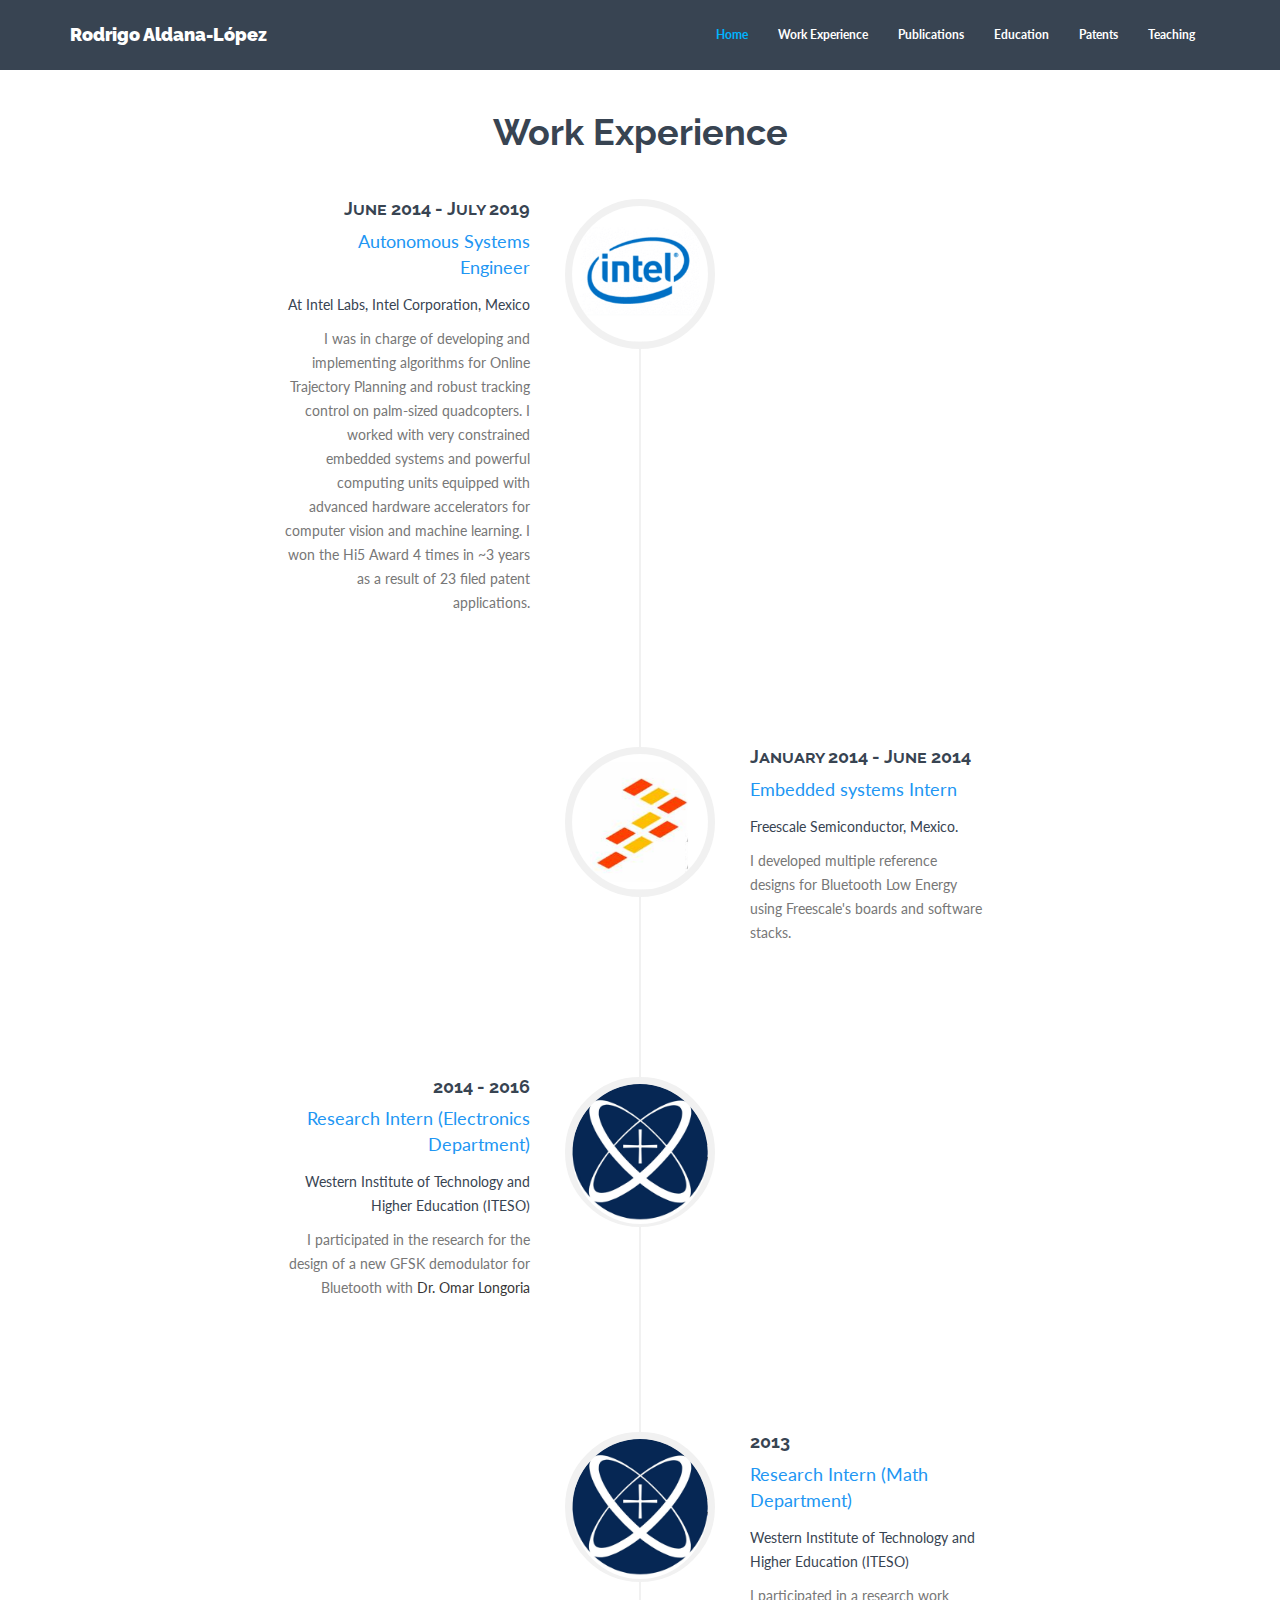
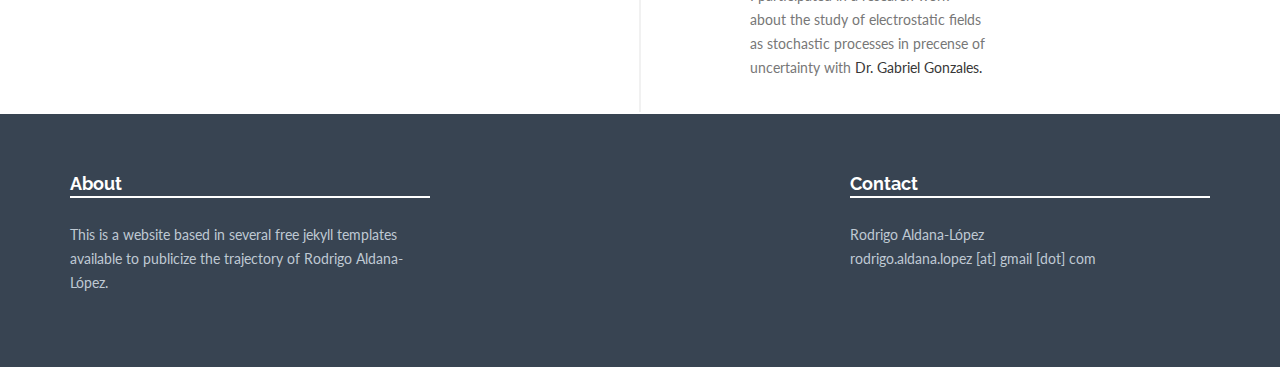
==== career.html @ a5b1bbd7 "corrected career dates" ====
<!DOCTYPE html PUBLIC "-//W3C//DTD XHTML 1.0 Strict//EN" "http://www.w3.org/TR/xhtml1/DTD/xhtml1-strict.dtd">
<html xmlns="http://www.w3.org/1999/xhtml" xml:lang="en" lang="en">
   <head>
      <meta charset="utf-8" />
      <meta http-equiv="X-UA-Compatible" content="IE=edge" />
      <meta name="viewport" content="width=device-width, initial-scale=1" />
      <!-- Bootstrap Core CSS -->
      <link href="/css/bootstrap.min.css" rel="stylesheet">
      <link rel="stylesheet" href="/css/main.css">
      <link rel="stylesheet" href="/files/css/font-awesome/css/font-awesome.min.css">
      <link href="/assets/css/style.css" rel="stylesheet">
      <title>Rodrigo Aldana-López - Work Experience </title>
      <!-- Custom CSS -->
      <link href="/css/timeline.css" rel="stylesheet">
   </head>
   <body id="page-top" data-spy="scroll" data-target=".navbar-fixed-top">
      <!-- Fixed navbar -->
      <div class="navbar navbar-default navbar-fixed-top" role="navigation">
         <div class="container">
            <div class="navbar-header">
               <button type="button" class="navbar-toggle" data-toggle="collapse" data-target=".navbar-collapse">
               <span class="sr-only">Toggle navigation</span>
               <span class="icon-bar"></span>
               <span class="icon-bar"></span>
               <span class="icon-bar"></span>
               </button>
               <a class="navbar-brand" href="/">Rodrigo Aldana-López</a>
            </div>
    <div class="navbar-collapse collapse navbar-right">
      <ul class="nav navbar-nav">
        <li class="active"><a href="/">Home</a></li>
        <li ><a href="career.html">Work Experience</a></li>
        <li ><a href="publications.html">Publications</a></li>
        <li ><a href="education.html">Education</a></li>
        <li ><a href="patents.html">Patents</a></li>
        <li ><a href="teaching.html">Teaching</a></li>
      </ul>
    </div>
<!--/.nav-collapse -->
         </div>
      </div>
      <br><br><br><br><br>
      <!-- Career Section -->
      <section id="Career" class="container content-section text-center">
         <div class="row">
            <div class="col-lg-8 col-lg-offset-2">
               <h1 id="career">Work Experience</h1>
               <br><br>
               <ul class="timeline">
                  <li class="timeline
                     ">
                     <div class="timeline-image">
                        <img class="img-circle img-responsive" src="assets/experience/intel.png" alt="1">
                     </div>
                     <div class="timeline-panel">
                        <div class="timeline-heading">
                           <h4><span class="small-capitals">June 2014 - July 2019</span></h4>
                           <h3>
                              <p class="blue-text"><span class="big">Autonomous Systems Engineer</span></p>
                           </h3>
                        </div>
                        <div class="timeline-body">
                           <p class="text-muted">
                           <p>At Intel Labs, Intel Corporation, Mexico</p>
                           </p>
                           <div class="parent">
                              <p class="text-muted">
                                 I was in charge of developing and implementing algorithms for Online Trajectory Planning and robust tracking control on palm-sized quadcopters. I worked with very constrained embedded systems and powerful computing units equipped with advanced hardware accelerators for computer vision and machine learning. I won the Hi5 Award 4 times in ~3 years as a result of 23 filed patent applications.
                              </p>
                           </div>
                        </div>
                     </div>
                  </li>
                  <li class="
                     timeline-inverted
                     ">
                     <div class="timeline-image">
                        <img class="img-circle img-responsive" src="assets/experience/freescale.png" alt="1">
                     </div>
                     <div class="timeline-panel">
                        <div class="timeline-heading">
                           <h4><span class="small-capitals">January 2014 - June 2014 </span></h4>
                           <h4 class="subheading">
                              <p class="blue-text"><span class="big">Embedded systems Intern</span></p>
                           </h4>
                        </div>
                        <div class="timeline-body">
                           <p class="text-muted">
                           <p>Freescale Semiconductor, Mexico.</p>
                           </p>
                           <div class="parent">
                              <p class="text-muted">
                                 I developed multiple reference designs for Bluetooth Low Energy using Freescale's boards and software stacks.
                              </p>
                           </div>
                        </div>
                     </div>
                  </li>
                  <li class="
                     timeline
                     ">
                     <div class="timeline-image">
                        <img class="img-circle img-responsive" src="assets/experience/iteso.png" alt="1">
                     </div>
                     <div class="timeline-panel">
                        <div class="timeline-heading">
                           <h4><span class="small-capitals">2014 - 2016</span></h4>
                           <h4 class="subheading">
                              <p class="blue-text"><span class="big">Research Intern (Electronics Department)</span></p>
                           </h4>
                        </div>
                        <div class="timeline-body">
                           <p class="text-muted">
                           <p>Western Institute of Technology and Higher Education (ITESO)</p>
                           </p>
                           <div class="parent">
                              <p class="text-muted">
                                 I participated in the research for the design of a new GFSK demodulator for Bluetooth with <a  class="several" href="https://iteso.mx/web/general/detalle?group_id=3084565">Dr. Omar Longoria</a>
                              </p>
                           </div>
                        </div>
                     </div>
                  </li>
                  <li class="
                     timeline-inverted
                     ">
                     <div class="timeline-image">
                        <img class="img-circle img-responsive" src="assets/experience/iteso.png" alt="1">
                     </div>
                     <div class="timeline-panel">
                        <div class="timeline-heading">
                           <h4><span class="small-capitals">2013</h4>
                           <h4 class="subheading">
                              <p class="blue-text"><span class="big">Research Intern (Math Department)</span></p>
                           </h4>
                        </div>
                        <div class="timeline-body">
                           <p class="text-muted">
                           <p>Western Institute of Technology and Higher Education (ITESO)</p>
                           </p>
                           <div class="parent">
                              <p class="text-muted">
                                 I participated in a research work about the study of electrostatic fields as stochastic processes in precense of uncertainty with <a  class="several" href="https://scholar.google.es/citations?user=ZgvoFhAAAAAJ&hl=es">Dr. Gabriel Gonzales.</a>
                              </p>
                           </div>
                        </div>
                     </div>
                  </li>
               </ul>
            </div>
         </div>
      </section>
      <div id="footerwrap">
         <div class="container">
            <div class="row">
               <div class="col-lg-4">
                  <h4>About</h4>
                  <div class="hline-w"></div>
                  <p>This is a website based in several free jekyll templates available to publicize the trajectory of Rodrigo Aldana-López.</p>
               </div>
               <div class="col-lg-4">
               </div>
               <div class="col-lg-4">
                  <h4>Contact</h4>
                  <div class="hline-w"></div>
                  <p>
                     Rodrigo Aldana-López <br>
                     rodrigo.aldana.lopez [at] gmail [dot] com <br>
                  </p>
               </div>
            </div>
            <! --/row -->
         </div>
         <! --/container -->
      </div>
      <! --/footerwrap -->
      <!-- jQuery -->
      <script src="/js/jquery.js"></script>
      <!-- Bootstrap Core JavaScript -->
      <script src="/js/bootstrap.min.js"></script>
      <!-- Plugin JavaScript -->
      <script src="/js/jquery.easing.min.js"></script>
      <!-- Custom Theme JavaScript -->
      <script src="/js/grayscale.js"></script>
   </body>
</html>
---- css/main.css ----
/**
 * Reset some basic elements
 */
body, h1, h2, h3, h4, h5, h6,
p, blockquote, pre, hr,
dl, dd, ol, ul, figure {
  margin: 0;
  padding: 0; }

/**
 * Basic styling
 */
body {
  font: 100 15px/1.5 "Helvetica Neue", Helvetica, Arial, sans-serif;
  color: #000000;
  background-color: #fefefe;
  -webkit-text-size-adjust: 100%;
  -webkit-font-feature-settings: "kern" 1;
  -moz-font-feature-settings: "kern" 1;
  -o-font-feature-settings: "kern" 1;
  font-feature-settings: "kern" 1;
  font-kerning: normal; }

/**
 * Set `margin-bottom` to maintain vertical rhythm
 */
h1, h2, h3, h4, h5, h6,
p, blockquote, pre,
ul, ol, dl, figure,
.highlight {
  margin-bottom: 2px; }

/**
 * Set header attributes
 */
.site-header {
  text-transform: uppercase; }



/**
 * Images
 */
img {
  max-width: 100%;
  vertical-align: middle; }

/**
 * Figures
 */
figure > img {
  display: block; }

figcaption {
  font-size: 12.25px; }

/**
 * Lists
 */
ul, ol {
  margin-left: 4px; }

li > ul,
li > ol {
  margin-bottom: 0; }

/**
 * Headings
 */
h1, h2, h3, h4, h5, h6 {
  font-weight: 100; }

/**
 * Links
 */
a {
  color: #000000;
  text-decoration: none; }
  a:visited {
    color: #000000; }
  a:hover {
    color: #fefefe; }

  a.begin-block {
  color: #333333;
  text-decoration: none; }
  a.begin-block:visited {
    color: #008B8B; }
  a.begin-block:hover {
    color: #fefefe; }

    a.time-line {
  color: #fefefe;
  text-decoration: none; }
  a.time-line:visited {
    color: #B22222; }
  a.time-line:hover {
    color: #fefefe; }

     a.several {
  color: #000000;
  text-decoration: none; }
  a.time-line:visited {
    color:  #000000; }
  a.time-line:hover {
    color:  #000000; }

/**
 * Blockquotes
 */
blockquote {
  color: #546E7A;
  border-left: 4px solid #c4d0d6;
  padding-left: 2px;
  font-size: 18px;
  letter-spacing: -1px;
  font-style: italic; }
  blockquote > :last-child {
    margin-bottom: 0; }

/**
 * Code formatting
 */
pre,
code {
  font-size: 15px;
  border: 1px solid #104d6b;
  border-radius: 3px;
  background-color: #092d3f; }

code {
  padding: 1px 5px; }

pre {
  padding: 8px 12px;
  overflow-x: auto; }
  pre > code {
    border: 0;
    padding-right: 0;
    padding-left: 0; }

/**
 * Wrapper
 */
.wrapper {
  max-width: -webkit-calc(1000px - (4px * 2));
  max-width: calc(1000px - (4px * 2));
  margin-right: auto;
  margin-left: auto;
  padding-right: 4px;
  padding-left: 4px; }
  @media screen and (max-width: 800px) {
    .wrapper {
      max-width: -webkit-calc(1000px - (4px));
      max-width: calc(1000px - (4px));
      padding-right: 2px;
      padding-left: 2px; } }

/**
 * Clearfix
 */
.wrapper:after, .col-wrapper:after {
  content: "";
  display: table;
  clear: both; }

/**
 * Icons
 */
.icon > svg {
  display: inline-block;
  width: 16px;
  height: 16px;
  vertical-align: middle; }
  .icon > svg path {
    fill: #546E7A; }

/**
 * Blocks
 */
.block {
  overflow: hidden;
  min-height: 200px; }
  .block .block-body {
    margin: 30px;
    min-height: 140px;
    position: relative;
    height: 100%; }

/**
 * Site header
 */
.site-header {
  min-height: 56px;
  position: relative; }

.title {
  padding: 12px;
  float: left;
  background: #F44336; }

.site-title {
  font-size: 16px;
  font-weight: 300;
  line-height: 56px;
  letter-spacing: -1px;
  margin-bottom: 0;
  float: left; }
  .site-title, .site-title:visited {
    color: #fefefe; }

.site-nav {
  float: right;
  line-height: 56px; }
  .site-nav .menu-icon {
    display: none; }
  .site-nav .page-link {
    color: #fefefe;
    line-height: 1.5;
    font-size: 14px; }
    .site-nav .page-link:not(:last-child) {
      margin-right: 20px; }
  @media screen and (max-width: 600px) {
    .site-nav {
      position: absolute;
      top: 9px;
      right: 2px;
      background-color: #082736;
      border: 1px solid #c4d0d6;
      border-radius: 5px;
      text-align: right; }
      .site-nav .menu-icon {
        display: block;
        float: right;
        width: 36px;
        height: 26px;
        line-height: 0;
        padding-top: 10px;
        text-align: center; }
        .site-nav .menu-icon > svg {
          width: 18px;
          height: 15px; }
          .site-nav .menu-icon > svg path {
            fill: #202a2e; }
      .site-nav .trigger {
        clear: both;
        display: none; }
      .site-nav:hover .trigger {
        display: block;
        padding-bottom: 5px; }
      .site-nav .page-link {
        display: block;
        padding: 5px 10px;
        margin-left: 20px; }
        .site-nav .page-link:not(:last-child) {
          margin-right: 0; } }

/**
 * Site footer
 */
.site-footer {
  padding: 4px 0;
  text-align: center; }

.footer-heading {
  font-size: 18px;
  margin-bottom: 2px; }

.contact-list,
.social-media-list {
  list-style: none;
  margin-left: 0; }

/**
 * Grid
 */
.col-wrapper {
  font-size: 15px;
  color: #546E7A;
  margin-left: -2px; }

.col {
  float: left;
  margin-bottom: 1px;
  padding-left: 2px; }

.col-1 {
  width: -webkit-calc(8.33333333% - (4px / 2));
  width: calc(8.33333333% - (4px / 2)); }

.col-2 {
  width: -webkit-calc(16.66666667% - (4px / 2));
  width: calc(16.66666667% - (4px / 2));}

.col-3 {
  width: -webkit-calc(25% - (4px / 2));
  width: calc(25% - (4px / 2)); }

.col-4 {
  width: -webkit-calc(33.33333333% - (4px / 2));
  width: calc(33.33333333% - (4px / 2)); }

.col-5 {
  width: -webkit-calc(41.66666667% - (4px / 2));
  width: calc(41.66666667% - (4px / 2)); }

.col-6 {
  width: -webkit-calc(50% - (4px / 2));
  width: calc(50% - (4px / 2)); }

.col-7 {
  width: -webkit-calc(58.33333333% - (4px / 2));
  width: calc(58.33333333% - (4px / 2)); }

.col-8 {
  width: -webkit-calc(66.66666667% - (4px / 2));
  width: calc(66.66666667% - (4px / 2)); }

.col-9 {
  width: -webkit-calc(75% - (4px / 2));
  width: calc(75% - (4px / 2)); }

.col-10 {
  width: -webkit-calc(83.33333333% - (4px / 2));
  width: calc(83.33333333% - (4px / 2)); }

.col-11 {
  width: -webkit-calc(91.66666667% - (4px / 2));
  width: calc(91.66666667% - (4px / 2)); }

.col-12 {
  width: -webkit-calc(100% - (4px / 2));
  width: calc(100% - (4px / 2)); }

@media screen and (max-width: 800px) {
  .col-1,
  .col-2,
  .col-3,
  .col-4,
  .col-5,
  .col-6,
  .col-7,
  .col-8,
  .col-9,
  .col-10,
  .col-11,
  .col-12 {
    width: -webkit-calc(100% - (4px / 2));
    width: calc(100% - (4px / Dynamic consensus in multi-robot systems2)); } }
@media screen and (max-width: 600px) {
  .col {
    float: none;
    width: -webkit-calc(100% - (4px / 2));
    width: calc(100% - (4px / 2)); } }
/**
 * Fixed Heights
 */
.height-0 {
  min-height: 10px; }

.height-1 {
  min-height: 140px; }

.height-2 {
  min-height: 280px; }

.height-3 {
  min-height: 420px; }

/**
 * Page content
 */
.page-content {
  padding: 4px 0; }

.page-heading {
  font-size: 20px; }

.post-list {
  margin-left: 0;
  list-style: none; }
  .post-list > li {
    margin-bottom: 4px; }

.post-meta {
  font-size: 12.25px;
  color: #546E7A; }

.post-link {
  display: block;
  font-size: 26px; }

  a.blocks
  { color: #fefefe;
  text-decoration: none; }
  a.blocks:visited {
    color: #fefefe; }
  a.blocks:hover {
    color: #fefefe; }

.pub_list {
  margin-left: 5%;
}


/**
 * Posts
 */
.post-header {
  margin-bottom: 4px; }

.post-title {
  font-size: 42px;
  letter-spacing: -1px;
  line-height: 1; }
  @media screen and (max-width: 800px) {
    .post-title {
      font-size: 36px; } }

.post-content {
  margin-bottom: 4px; }
  .post-content h2 {
    font-size: 32px; }
    @media screen and (max-width: 800px) {
      .post-content h2 {
        font-size: 28px; } }
  .post-content h3 {
    font-size: 26px; }
    @media screen and (max-width: 800px) {
      .post-content h3 {
        font-size: 22px; } }
  .post-content h4 {
    font-size: 20px; }
    @media screen and (max-width: 800px) {
      .post-content h4 {
        font-size: 18px; } }

/**
 * Colors
 */
.white {
  background: #fefefe; }

.white-text {
  color: #fefefe; }

.glass {
  background: #092d3f; }

.glass-text {
  color: #135e82; }

.grey {
  background: #546E7A; }

.grey-text {
  color: #546E7A; }

.teal {
  background: #26A69A; }

.teal-text {
  color: #26A69A; }

.green {
  background: #4CAF50; }

.green-text {
  color: #4CAF50; }

.lime {
  background: #C6FF00; }

.lime-text {
  color: #C6FF00; }

.yellow {
  background: #FFEB3B; }

.yellow-text {
  color: #FFEB3B; }

.orange {
  background: #FB8C00; }

.orange-text {
  color: #FB8C00; }

.red {
  background: #F44336; }

.red-text {
  color: #F44336; }

.pink {
  background: #E91E63; }

.pink-text {
  color: #E91E63; }

.purple {
  background: #9C27B0; }

.purple-text {
  color: #9C27B0; }

.blue {
  background: #2196F3; }

.blue-text {
  color: #2196F3; }

.Cpurple {
  background: #904ea6; }

  .Cblue {
  background: #3da9d7; }

.Cred {
  background: #f44601; }

  .Cgreen {
  background: #9aae28; }

  .Cgrey {
  background: #cccccc; }



/**
 * Margins
 */
.margin-bot-big {
  margin-bottom: 40px; }

.margin-bot {
  margin-bottom: 4px; }

.no-pad {
  padding: 0px; }

/**
 * Borders
 */
.round-top-left {
  border-top-left-radius: 7px; }

.round-top-right {
  border-top-right-radius: 7px; }

.round-bottom-left {
  border-bottom-left-radius: 7px; }

.round-bottom-right {
  border-bottom-right-radius: 7px; }

/**
 * Text align
 */
.align-bottom-right {
  position: absolute;
  bottom: 0;
  right: 0;
  text-align: right; }

  .align-top-right {
  position: absolute;
  top: 0;
  left: 0;
  text-align: right; }

/**
 * Progress bars
 */
.progress {
  width: 100%;
  height: 5px;
  background: #082736;
  border-radius: 2px;
  margin-top: 5px; }
  .progress .progress-1 {
    width: 10%;
    height: 100%;
    background-color: #F44336;
    border-radius: 2px; }
  .progress .progress-2 {
    width: 20%;
    height: 100%;
    background-color: #F44336;
    border-radius: 2px; }
  .progress .progress-3 {
    width: 30%;
    height: 100%;
    background-color: #FB8C00;
    border-radius: 2px; }
  .progress .progress-4 {
    width: 40%;
    height: 100%;
    background-color: #FB8C00;
    border-radius: 2px; }
  .progress .progress-5 {
    width: 50%;
    height: 100%;
    background-color: #FFEB3B;
    border-radius: 2px; }
  .progress .progress-6 {
    width: 60%;
    height: 100%;
    background-color: #FFEB3B;
    border-radius: 2px; }
  .progress .progress-7 {
    width: 70%;
    height: 100%;
    background-color: #4CAF50;
    border-radius: 2px; }
  .progress .progress-8 {
    width: 80%;
    height: 100%;
    background-color: #4CAF50;
    border-radius: 2px; }
  .progress .progress-9 {
    width: 90%;
    height: 100%;
    background-color: #4CAF50;
    border-radius: 2px; }
  .progress .progress-10 {
    width: 100%;
    height: 100%;
    background-color: #4CAF50;
    border-radius: 2px; }

/**
 * Syntax highlighting styles
 */
.highlight {
  background: #092d3f; }
  .highlighter-rouge .highlight {
    background: #eef; }
  .highlight .c {
    color: #998;
    font-style: italic; }
  .highlight .err {
    color: #a61717;
    background-color: #e3d2d2; }
  .highlight .k {
    font-weight: bold; }
  .highlight .o {
    font-weight: bold; }
  .highlight .cm {
    color: #998;
    font-style: italic; }
  .highlight .cp {
    color: #999;
    font-weight: bold; }
  .highlight .c1 {
    color: #998;
    font-style: italic; }
  .highlight .cs {
    color: #999;
    font-weight: bold;
    font-style: italic; }
  .highlight .gd {
    color: #000;
    background-color: #fdd; }
  .highlight .gd .x {
    color: #000;
    background-color: #faa; }
  .highlight .ge {
    font-style: italic; }
  .highlight .gr {
    color: #a00; }
  .highlight .gh {
    color: #999; }
  .highlight .gi {
    color: #000;
    background-color: #dfd; }
  .highlight .gi .x {
    color: #000;
    background-color: #afa; }
  .highlight .go {
    color: #888; }
  .highlight .gp {
    color: #555; }
  .highlight .gs {
    font-weight: bold; }
  .highlight .gu {
    color: #aaa; }
  .highlight .gt {
    color: #a00; }
  .highlight .kc {
    font-weight: bold; }
  .highlight .kd {
    font-weight: bold; }
  .highlight .kp {
    font-weight: bold; }
  .highlight .kr {
    font-weight: bold; }
  .highlight .kt {
    color: #458;
    font-weight: bold; }
  .highlight .m {
    color: #099; }
  .highlight .s {
    color: #d14; }
  .highlight .na {
    color: #008080; }
  .highlight .nb {
    color: #0086B3; }
  .highlight .nc {
    color: #458;
    font-weight: bold; }
  .highlight .no {
    color: #008080; }
  .highlight .ni {
    color: #800080; }
  .highlight .ne {
    color: #900;
    font-weight: bold; }
  .highlight .nf {
    color: #900;
    font-weight: bold; }
  .highlight .nn {
    color: #555; }
  .highlight .nt {
    color: #000080; }
  .highlight .nv {
    color: #008080; }
  .highlight .ow {
    font-weight: bold; }
  .highlight .w {
    color: #bbb; }
  .highlight .mf {
    color: #099; }
  .highlight .mh {
    color: #099; }
  .highlight .mi {
    color: #099; }
  .highlight .mo {
    color: #099; }
  .highlight .sb {
    color: #d14; }
  .highlight .sc {
    color: #d14; }
  .highlight .sd {
    color: #d14; }
  .highlight .s2 {
    color: #d14; }
  .highlight .se {
    color: #d14; }
  .highlight .sh {
    color: #d14; }
  .highlight .si {
    color: #d14; }
  .highlight .sx {
    color: #d14; }
  .highlight .sr {
    color: #009926; }
  .highlight .s1 {
    color: #d14; }
  .highlight .ss {
    color: #990073; }
  .highlight .bp {
    color: #999; }
  .highlight .vc {
    color: #008080; }
  .highlight .vg {
    color: #008080; }
  .highlight .vi {
    color: #008080; }
  .highlight .il {
    color: #099; }
.custom{
    color: #fefefe;
    text-shadow: -1px 0 white, 0 1px white, 1px 0 white, 0 -1px white;
}
---- assets/css/style.css ----
/*	################################################################

	Author: Carlos Alvarez
	URL: http://alvarez.is

	Project Name: SOLID - Bootstrap 3 Theme
	Version: 1.0
	URL: http://alvarez.is
	
################################################################# */ 
@import url(http://fonts.googleapis.com/css?family=Raleway:400,700,900);
@import url(http://fonts.googleapis.com/css?family=Lato:400,900);
@import url("prettyPhoto.css") screen;
@import url("hoverex-all.css") screen;

/*	################################################################
	1. GENERAL STRUCTURES
################################################################# */
	* { 
		margin: 0;
		padding: 0px;
	} 

body { 
	background: #ffffff; 
	margin: 0; 
	height: 100%; 
	color: #384452;
	font-family: 'Lato', sans-serif;
	font-weight: 400;
	}

h1, h2, h3, h4, h5, h6 {
	font-family: 'Raleway', sans-serif;
	font-weight: 700;
}

p { 
	padding: 0; 
	margin-bottom: 12px; 
	font-family: 'Lato', sans-serif;
	font-weight: 400;
	font-size: 14px; 
	line-height: 24px;
	color: #384452; 
	margin-top: 10px; 
}

img {
	height: auto;
	max-width: 100%;
}

ul {
    margin-left: 0;
    padding-left: 20px;
}

ol {
    margin-left: 0;
    padding-left: 26px;
}

a { 
    color:#428bca;
    padding: 0;
	margin: 0;
	text-decoration: none; 
	-webkit-transition: background-color .4s linear, color .4s linear;
	-moz-transition: background-color .4s linear, color .4s linear;
	-o-transition: background-color .4s linear, color .4s linear;
	-ms-transition: background-color .4s linear, color .4s linear;
	transition: background-color .4s linear, color .4s linear;
}
a:hover,
a:focus {
  text-decoration: none;
  color:#01b2fe;
}

::-moz-selection  {
	color: #fff;
	text-shadow:none;
	background:#384452;
}
::selection {
	color: #fff;
	text-shadow:none;
	background:#384452;
}

.centered {
	text-align: center
}

/*	################################################################
	BOOTSTRAP MODIFICATIONS & TWEAKS
################################################################# */
.navbar {
	min-height: 70px;
	padding-top: 10px;
	margin-bottom: 0px;
}

.navbar-brand {
	font-family: 'Raleway', sans-serif;
	font-weight: 900;
}

.navbar-header .navbar-brand {
	color: white;
}

.navbar-default .navbar-nav > li > a {
	color: white;
	font-weight: 700;
	font-size: 12px;
}

.navbar-default .navbar-nav > li > a:hover {
	color: #00b3fe;
}

.navbar-default .navbar-nav > .active > a, .navbar-default .navbar-nav > .active > a:hover, .navbar-default .navbar-nav > .active > a:focus {
	color: #00b3fe;
	background-color: transparent;
}

.navbar-default {
	background-color: #384452;
	border-color: transparent;
}

.dropdown-menu {
	background: #384452;
}

.dropdown-menu > li > a {
	color: white;
	font-weight: 700;
	font-size: 12px;
}

.btn-theme {
  color: #fff;
  background-color: #384452;
  border-color: #384452;
  margin: 4px;
}
.btn-theme:hover,
.btn-theme:focus,
.btn-theme:active,
.btn-theme.active,
.open .dropdown-toggle.btn-theme {
  color: #fff;
  background-color: #00b3fe;
  border-color: #00b3fe;
}

.dmbutton:hover,
.dmbutton:active,
.dmbutton:focus{
	color: #ffffff;
	background-color: #222222;
	border-color: #ffffff;
}
.dmbutton {
	background:rgba(0, 0, 0, 0);
	border: 1px solid #ffffff;
	color: #ffffff;
	-webkit-border-radius: 2px;
	border-radius: 2px;
	padding-top: 1.025rem;
	padding-right: 2.25rem;
	letter-spacing:0.85px;
	padding-bottom: 1.0875rem;
	padding-left: 2.25rem;
	font-size: 1.55rem;
	cursor: pointer;
	font-weight: normal;
	line-height: normal;
	margin: 0 0 1.25rem;
	text-decoration: none;
	text-align: center;
	display: inline-block;
	-webkit-transition: background-color 300ms ease-out;
	-moz-transition: background-color 300ms ease-out;
	transition: background-color 300ms ease-out;
	-webkit-appearance: none;
	font-weight: normal !important;
}

.mtb {
	margin-top: 80px;
	margin-bottom: 80px;
}

.mb {
	margin-bottom: 60px;
}

.mt {
	margin-top: 60px;
}

.hline {
	border-bottom: 2px solid #384452;
}

.hline-w {
	border-bottom: 2px solid #ffffff;
	margin-bottom: 25px;
}
/*	################################################################
	SITE WRAPS
################################################################# */

#headerwrap {
	background-color: #00b3fe;
	min-height: 0px;
	padding-top: 100px;
	padding-bottom: 50px;
	text-align: center;
}

#headerwrap h3, h5 {
	color: white;
	font-weight: 400;
}

#headerwrap h1 {
	color: white;
	margin-bottom: 25px;
}

#headerwrap .img-responsive {
	margin: 0 auto;
}

/* Services Wrap */
#service {
	margin-top: 0px;
	margin-bottom: 0px;
}

#service i {
	color: #00b3fe;
	font-size: 60px;
	padding: 15px;
}

/* Portfolio Wrap */
#portfoliowrap {
	padding-top: 60px;
	margin-bottom: 60px;
	display: block;
	text-align: center
}

#portfoliowrap h3 {
	margin-bottom: 25px;
}

.portfolio {
	padding:0 !important;
	margin:0 !important;
	display:block;
}


.portfolio-item .title:before {border-radius:0; display:none}
.portfolio-item p {margin:0px 0 30px;}
.portfolio-item h3 {margin:-10px 0 10px; font-size:16px; text-transform:uppercase;}


.tpl6 h3
{
	color:#fff;
	margin:0;
	padding:40px 5px 0;
	font-size:16px;
	text-transform:uppercase;
}
.tpl6 .dmbutton
{
	display:inline-block;
	margin:30px 5px 20px 5px;
	font-size:13px;
}

.tpl6 .bg
{
	height:100%;
	width:100%;
	background-color:#00b3fe;
	background-color:rgba(0,179,254,.9);
	text-align:center;
}

/* Testimonials Wrap */
#twrapback {
    background-color: #00b3fe;
    background-color:rgba(0,179,254,.8);
    position: absolute;
    top: 0;
    left: 0;
    width: 100%;
    height: 100%;
}

#twrap {
    background: url(../img/t-back.jpg) no-repeat center top;
    position: relative;
    margin-top: 0px;
	padding-top:60px;
	text-align:center;
	background-attachment: relative;
	background-position: center center;
	min-height: 450px;
	width: 100%;
	
    -webkit-background-size: 100%;
    -moz-background-size: 100%;
    -o-background-size: 100%;
    background-size: 100%;

    -webkit-background-size: cover;
    -moz-background-size: cover;
    -o-background-size: cover;
    background-size: cover;
}

#twrap i {
	font-size: 50px;
	color: white;
	margin-bottom: 25px;
}

#twrap p {
	color: white;
	font-size: 15px;
	line-height: 30px;
}

/* clients logo */
#cwrap {
	background: #f7f7f7;
	margin-top: 0px;
	padding-top: 80px;
	padding-bottom: 100px;
}

#cwrap h3 {
	margin-bottom: 60px;
}

/* Footer */
#footerwrap {
	padding-top: 60px;
	padding-bottom: 60px;
	background: #384452;
}

#footerwrap p {
	color: #bfc9d3;
}

#footerwrap h4 {
	color: #ffffff;
}

#footerwrap i {
	font-size: 30px;
	color: #bfc9d3;
	padding-right: 25px;
}

#footerwrap i:hover {
	color: #00b3fe
}

/*	################################################################
	PAGE CONFIGURATIONS
################################################################# */
/* General Tweaks */

#blue {
	background: #00b3fe;
	margin-top: 60px;
	margin-bottom: 60px;
	padding-top: 25px;
	padding-bottom: 25px;
}

#blue h3 {
	color: white;
	margin-left: 15px;
}

.carousel-inner > .item > img,
.carousel-inner > .item > a > img {
  display: block;
  max-width: 100%;
  height: 600px;
  max-height: 600px;
  margin: 0 auto;
}

.carousel-indicators li {
  display: inline-block;
  width: 10px;
  height: 10px;
  margin: 1px;
  text-indent: -999px;
  cursor: pointer;
  background-color: #ccc \9;
  background-color: rgba(0, 0, 0, 0);
  border: 1px solid #666;
  border-radius: 10px;
}

.ctitle {
	color: #00b3fe;
	font-weight: 700;
	margin-bottom: 15px;
}

csmall {
	font-size: 12px;
	color: #b3b3b3;
}

.spacing {
	margin-top: 40px;
	margin-bottom: 40px;
}

.badge-theme {
	background: #00b3fe;
}

/* Contact Page */
#contactwrap {
	background: url(../img/contact.jpg) no-repeat center top;
	margin-top: -60px;
	padding-top:0px;
	text-align:center;
	background-attachment: relative;
	background-position: center center;
	min-height: 400px;
	width: 100%;
	
    -webkit-background-size: 100%;
    -moz-background-size: 100%;
    -o-background-size: 100%;
    background-size: 100%;

    -webkit-background-size: cover;
    -moz-background-size: cover;
    -o-background-size: cover;
    background-size: cover;
}

/* Blog Page */
.popular-posts { 
	margin: 0px;
	padding-left: 0px;
	}
	
.popular-posts li {
	list-style: none; 
	margin-bottom: 20px; 
	min-height: 70px;
}
.popular-posts li a, 
.popular-posts li a:hover {
	color:#2f2f2f; 
	text-decoration: none;
	}
	
.popular-posts li img {
	float: left; 
	margin-right: 20px;
	}
	
.popular-posts li em {
	font-family: 'Lato', sans-serif;
	font-size: 12px;
	color: #b3b3b3
	}

.popular-posts p {
	line-height: normal;
	margin-bottom: auto;
}	

.share i {
	padding-right: 15px;
	font-size: 18px;
}

a.anchor{
    display: block; 
    position: relative; 
    top: -80px; 
    visibility: hidden;
}
---- css/timeline.css ----
.timeline {
    position: relative;
    padding: 0;
    list-style: none;
}

.timeline:before {
    content: "";
    position: absolute;
    top: 0;
    bottom: 0;
    left: 40px;
    width: 2px;
    margin-left: -1.5px;
    background-color: #f1f1f1;
}

.timeline>li {
    position: relative;
    margin-bottom: 50px;
    min-height: 50px;
}

.timeline>li:before,
.timeline>li:after {
    content: " ";
    display: table;
}

.timeline>li:after {
    clear: both;
}

.timeline>li .timeline-panel {
    float: right;
    position: relative;
    width: 100%;
    padding: 0 20px 0 100px;
    text-align: left;
}

.timeline>li .timeline-panel:before {
    right: auto;
    left: -15px;
    border-right-width: 15px;
    border-left-width: 0;
}

.timeline>li .timeline-panel:after {
    right: auto;
    left: -14px;
    border-right-width: 14px;
    border-left-width: 0;
}

.timeline>li .timeline-image {
    z-index: 100;
    position: absolute;
    left: 0;
    width: 80px;
    height: 80px;
    margin-left: 0;
    border: 7px solid #f1f1f1;
    border-radius: 100%;
    text-align: center;
    color: #fff;
    background-color: #f1f1f1;
}

.timeline>li .timeline-image h4 {
    margin-top: 12px;
    font-size: 10px;
    line-height: 14px;
}

.timeline>li.timeline-inverted>.timeline-panel {
    float: right;
    padding: 0 20px 0 100px;
    text-align: left;
}

.timeline>li.timeline-inverted>.timeline-panel:before {
    right: auto;
    left: -15px;
    border-right-width: 15px;
    border-left-width: 0;
}

.timeline>li.timeline-inverted>.timeline-panel:after {
    right: auto;
    left: -14px;
    border-right-width: 14px;
    border-left-width: 0;
}

.timeline>li:last-child {
    margin-bottom: 0;
}

.timeline .timeline-heading h4 {
    margin-top: 0;
    color: inherit;
}

.timeline .timeline-heading h4.subheading {
    text-transform: none;
}

.timeline .timeline-body>p,
.timeline .timeline-body>ul {
    margin-bottom: 0;
}

@media(min-width:768px) {
    .timeline:before {
        left: 50%;
    }

    .timeline>li {
        margin-bottom: 100px;
        min-height: 100px;
    }

    .timeline>li .timeline-panel {
        float: left;
        width: 38%;
        padding: 0 20px 20px 30px;
        text-align: right;
    }

    .timeline>li .timeline-image {
        left: 50%;
        width: 100px;
        height: 100px;
        margin-left: -50px;
    }

    .timeline>li .timeline-image h4 {
        margin-top: 16px;
        font-size: 13px;
        line-height: 18px;
    }

    .timeline>li.timeline-inverted>.timeline-panel {
        float: right;
        padding: 0px 30px 20px 20px;
        text-align: left;
    }
}
.parent {
    vertical-align: bottom;
}

.parent span {
    display: inline;
    width: 200px;
    height: 50px;
}

.big {
    font-size: 18px;
}

.small {
    font-size: 10px;
}
.color-font 
{
    color: #26A69A;
}

@media(min-width:992px) {
    .timeline>li {
        min-height: 150px;
    }

    .timeline>li .timeline-panel {
        padding: 0 20px 20px;
    }

    .timeline>li .timeline-image {
        width: 150px;
        height: 150px;
        margin-left: -75px;
    }

    .timeline>li .timeline-image h4 {
        margin-top: 30px;
        font-size: 18px;
        line-height: 26px;
    }

    .timeline>li.timeline-inverted>.timeline-panel {
        padding: 0 30px 20px 20px;
    }
}

     a.several {
  color: #383737;
  text-decoration: none; }
  a:visited {
    color: #008B8B; }
  a:hover {
    color: #fefefe; }

span.small-capitals {
    font-variant: small-caps;
}
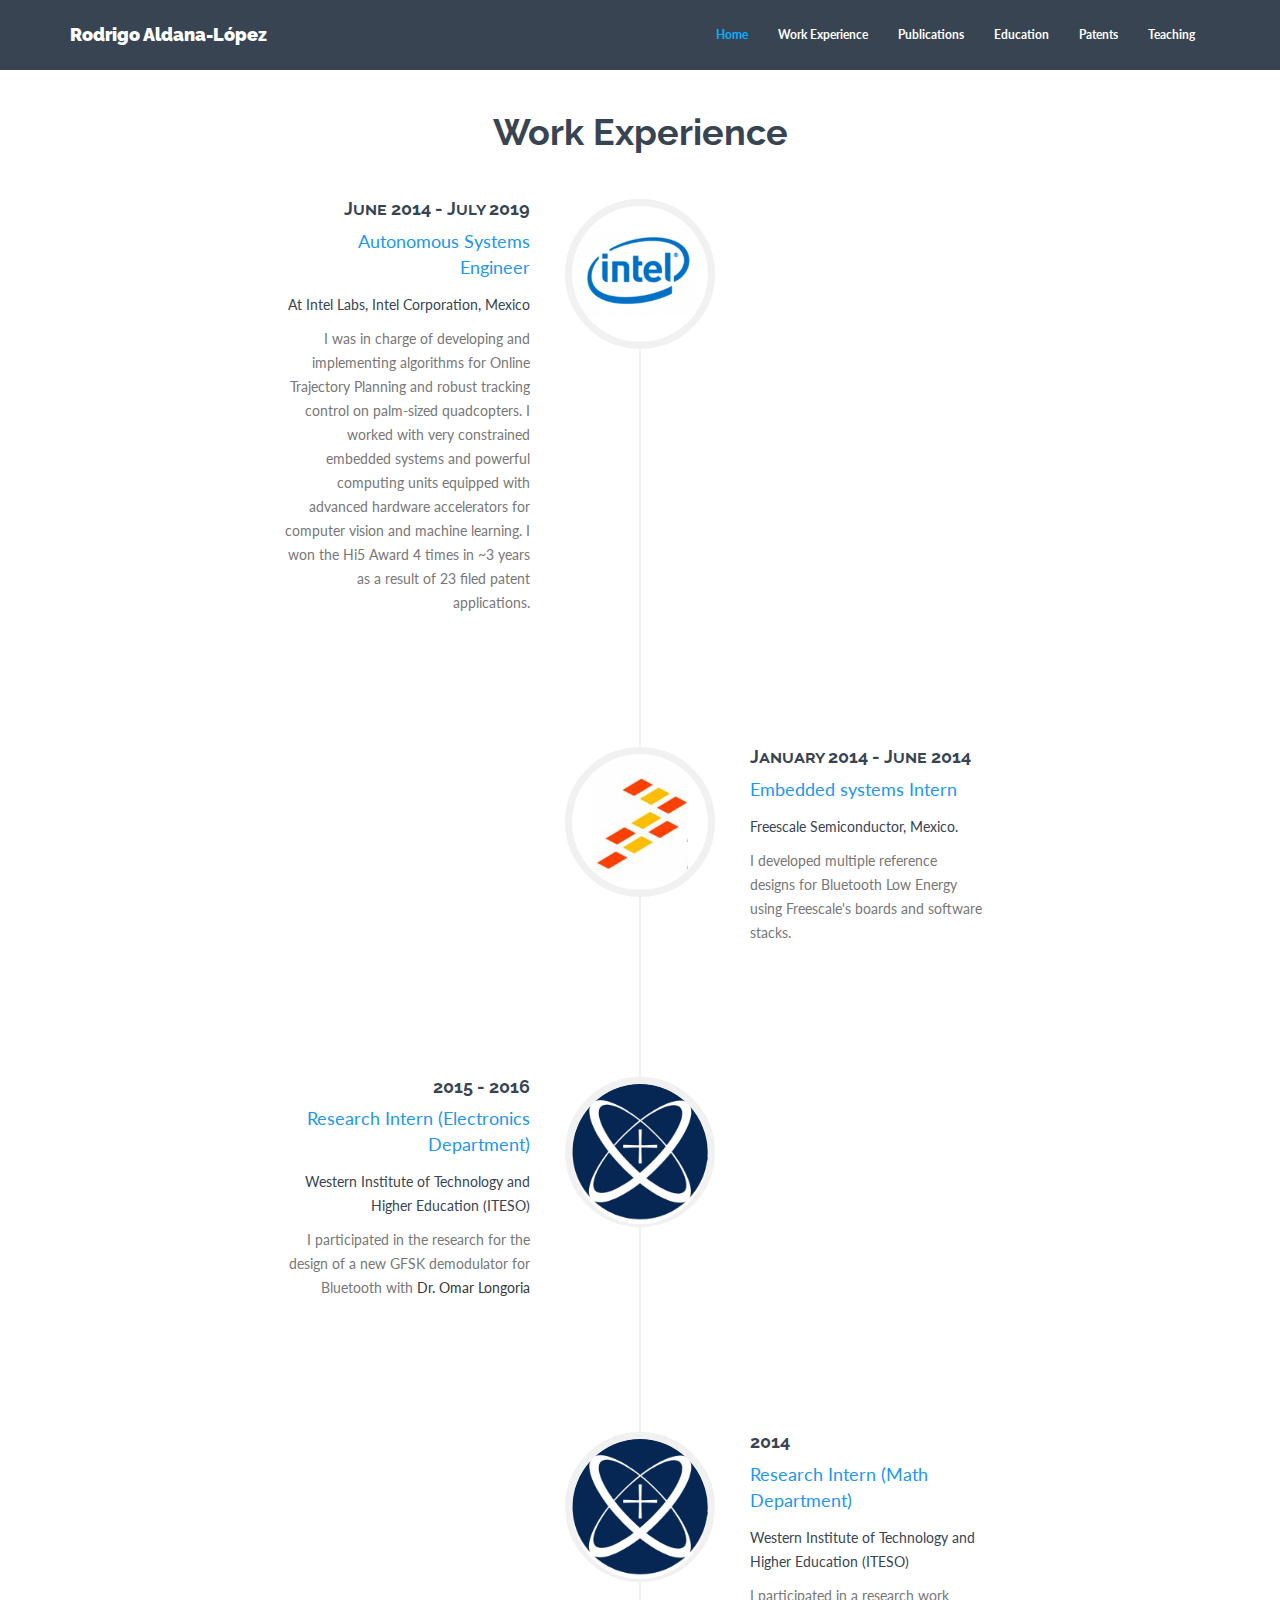
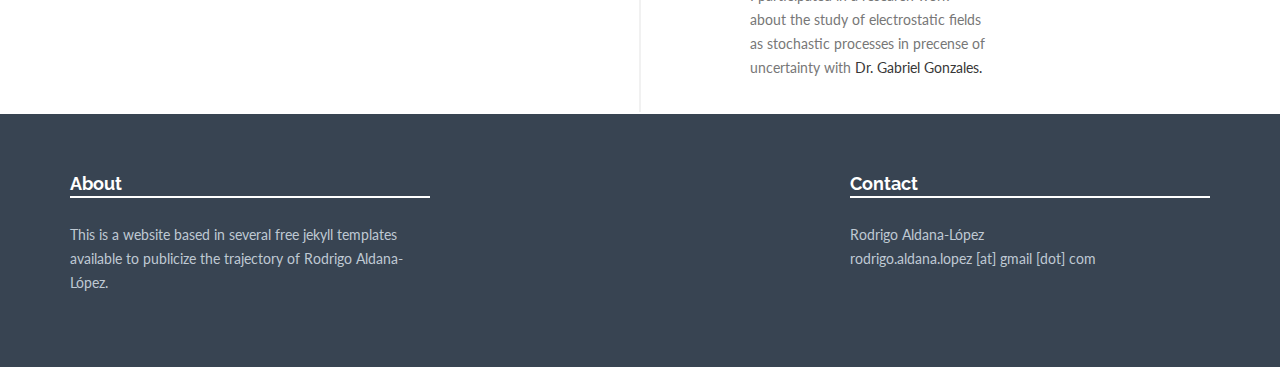
==== commit 411cbf51: "corrected career dates" ====
--- a/career.html
+++ b/career.html
@@ -104,7 +104,7 @@
                      </div>
                      <div class="timeline-panel">
                         <div class="timeline-heading">
-                           <h4><span class="small-capitals">2014 - 2016</span></h4>
+                           <h4><span class="small-capitals">2015 - 2016</span></h4>
                            <h4 class="subheading">
                               <p class="blue-text"><span class="big">Research Intern (Electronics Department)</span></p>
                            </h4>
@@ -129,7 +129,7 @@
                      </div>
                      <div class="timeline-panel">
                         <div class="timeline-heading">
-                           <h4><span class="small-capitals">2013</h4>
+                           <h4><span class="small-capitals">2014</h4>
                            <h4 class="subheading">
                               <p class="blue-text"><span class="big">Research Intern (Math Department)</span></p>
                            </h4>
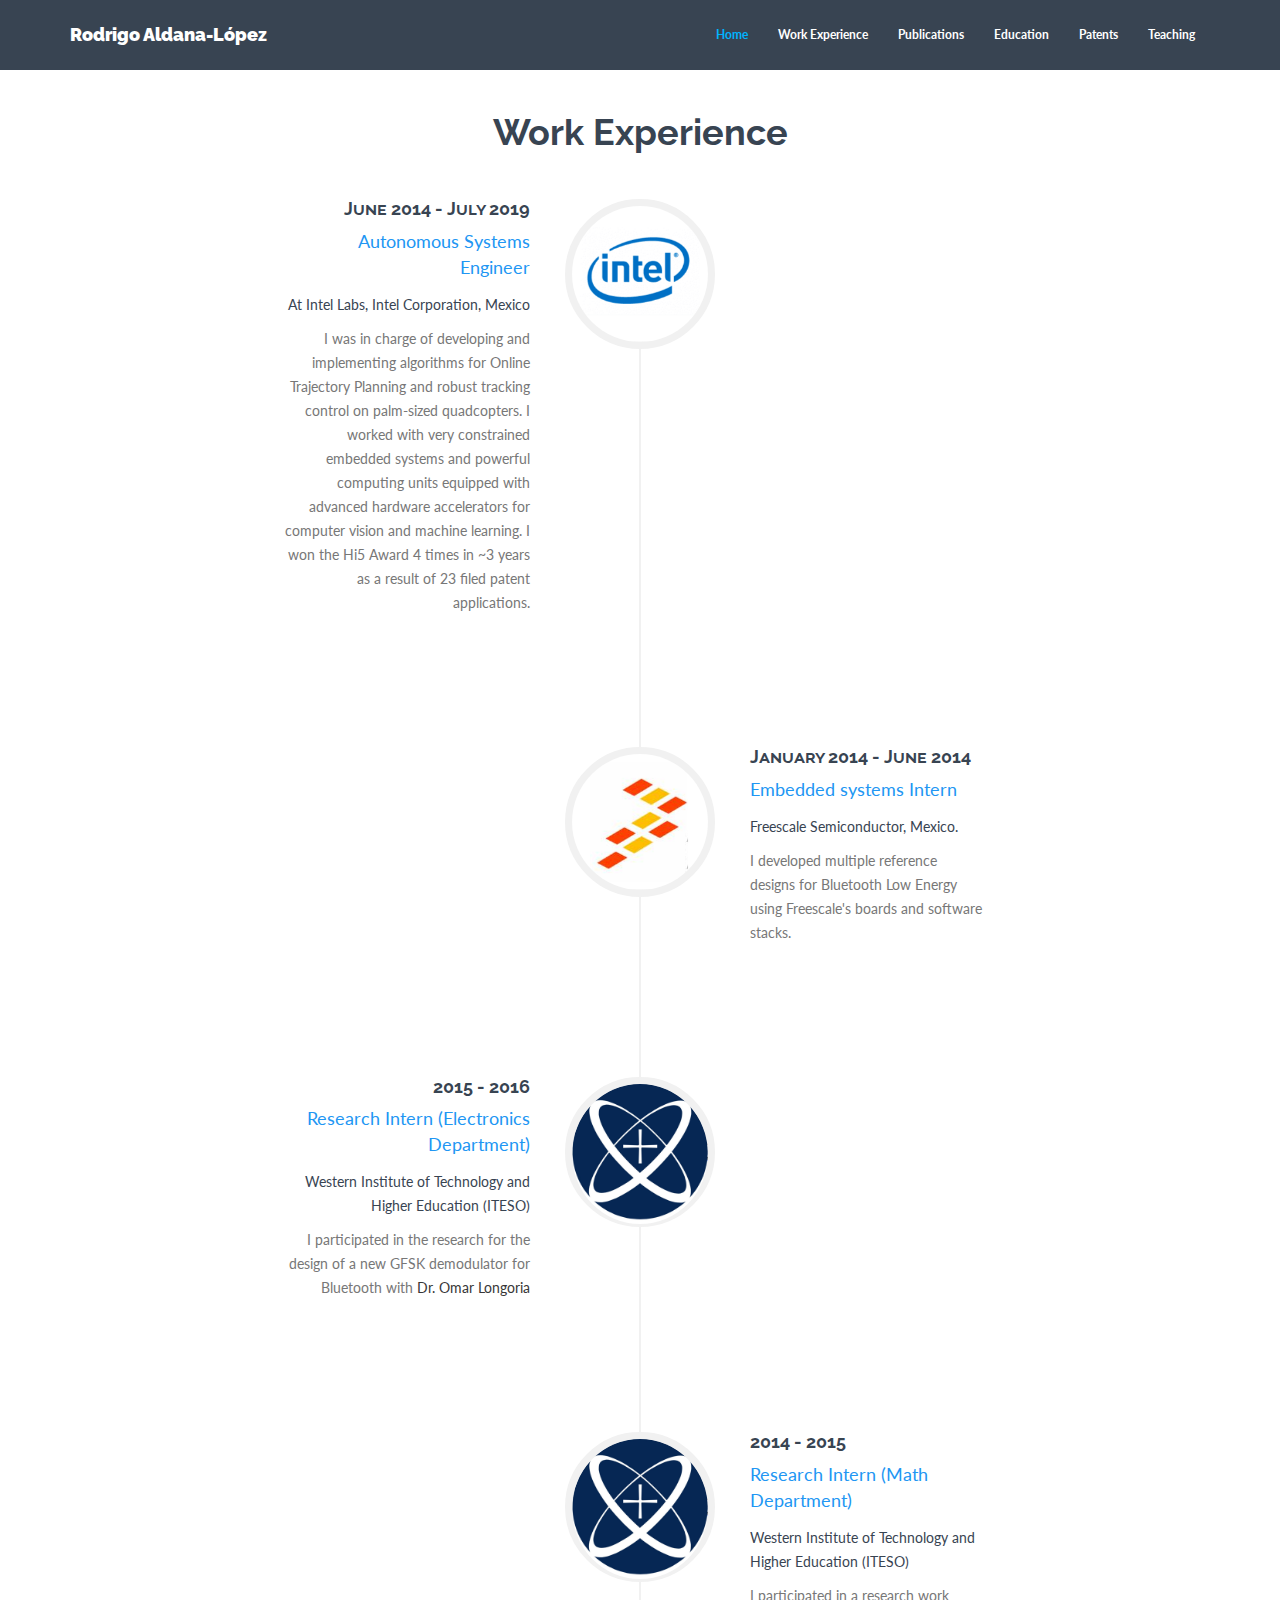
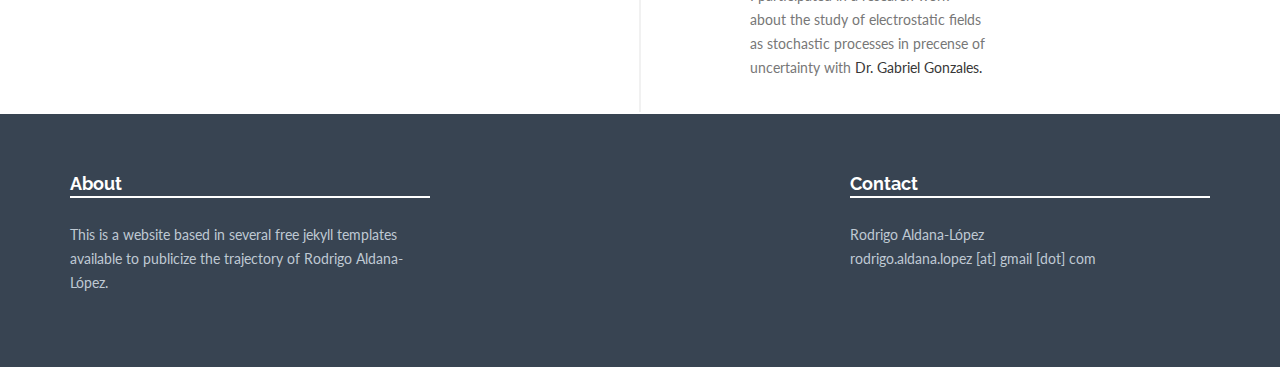
==== commit ec85767a: "corrected career dates" ====
--- a/career.html
+++ b/career.html
@@ -129,7 +129,7 @@
                      </div>
                      <div class="timeline-panel">
                         <div class="timeline-heading">
-                           <h4><span class="small-capitals">2014</h4>
+                           <h4><span class="small-capitals">2014 - 2015</h4>
                            <h4 class="subheading">
                               <p class="blue-text"><span class="big">Research Intern (Math Department)</span></p>
                            </h4>
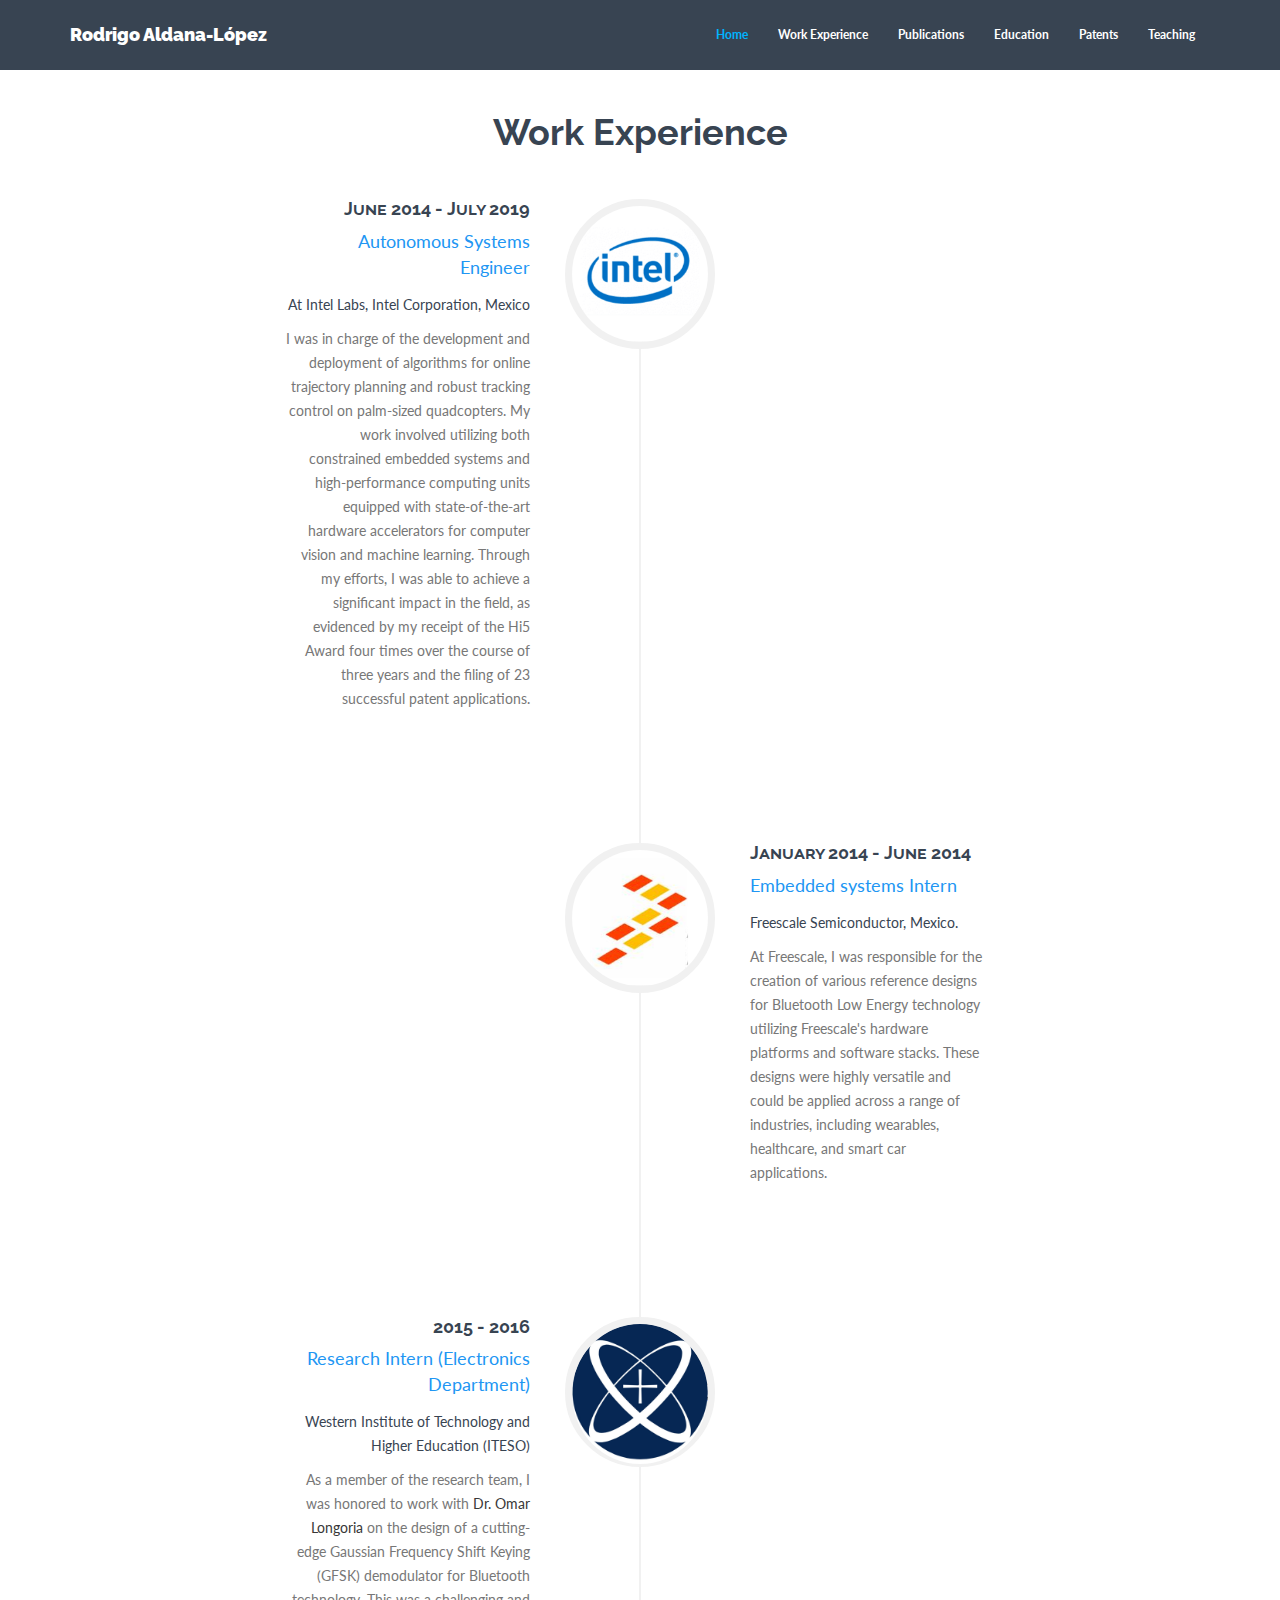
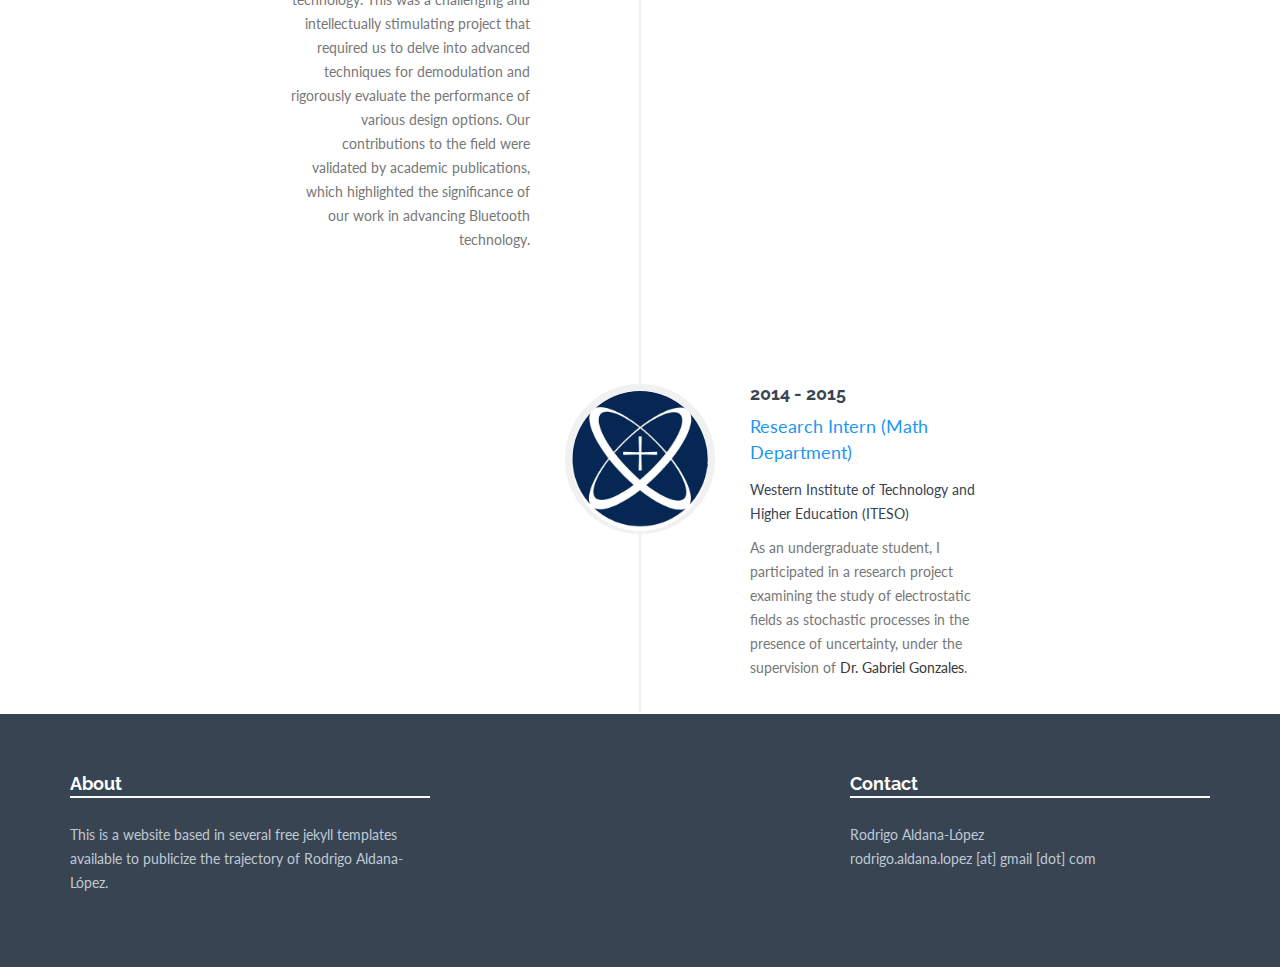
==== commit ecccb692: "changed career" ====
--- a/career.html
+++ b/career.html
@@ -65,7 +65,7 @@
                            </p>
                            <div class="parent">
                               <p class="text-muted">
-                                 I was in charge of developing and implementing algorithms for Online Trajectory Planning and robust tracking control on palm-sized quadcopters. I worked with very constrained embedded systems and powerful computing units equipped with advanced hardware accelerators for computer vision and machine learning. I won the Hi5 Award 4 times in ~3 years as a result of 23 filed patent applications.
+I was in charge of the development and deployment of algorithms for online trajectory planning and robust tracking control on palm-sized quadcopters. My work involved utilizing both constrained embedded systems and high-performance computing units equipped with state-of-the-art hardware accelerators for computer vision and machine learning. Through my efforts, I was able to achieve a significant impact in the field, as evidenced by my receipt of the Hi5 Award four times over the course of three years and the filing of 23 successful patent applications.
                               </p>
                            </div>
                         </div>
@@ -90,7 +90,7 @@
                            </p>
                            <div class="parent">
                               <p class="text-muted">
-                                 I developed multiple reference designs for Bluetooth Low Energy using Freescale's boards and software stacks.
+At Freescale, I was responsible for the creation of various reference designs for Bluetooth Low Energy technology utilizing Freescale's hardware platforms and software stacks. These designs were highly versatile and could be applied across a range of industries, including wearables, healthcare, and smart car applications. 
                               </p>
                            </div>
                         </div>
@@ -115,7 +115,7 @@
                            </p>
                            <div class="parent">
                               <p class="text-muted">
-                                 I participated in the research for the design of a new GFSK demodulator for Bluetooth with <a  class="several" href="https://iteso.mx/web/general/detalle?group_id=3084565">Dr. Omar Longoria</a>
+                                 As a member of the research team, I was honored to work with <a  class="several" href="https://iteso.mx/web/general/detalle?group_id=3084565">Dr. Omar Longoria</a> on the design of a cutting-edge Gaussian Frequency Shift Keying (GFSK) demodulator for Bluetooth technology. This was a challenging and intellectually stimulating project that required us to delve into advanced techniques for demodulation and rigorously evaluate the performance of various design options. Our contributions to the field were validated by academic publications, which highlighted the significance of our work in advancing Bluetooth technology. 
                               </p>
                            </div>
                         </div>
@@ -140,7 +140,7 @@
                            </p>
                            <div class="parent">
                               <p class="text-muted">
-                                 I participated in a research work about the study of electrostatic fields as stochastic processes in precense of uncertainty with <a  class="several" href="https://scholar.google.es/citations?user=ZgvoFhAAAAAJ&hl=es">Dr. Gabriel Gonzales.</a>
+                                 As an undergraduate student, I participated in a research project examining the study of electrostatic fields as stochastic processes in the presence of uncertainty, under the supervision of  <a  class="several" href="https://scholar.google.es/citations?user=ZgvoFhAAAAAJ&hl=es">Dr. Gabriel Gonzales</a>.
                               </p>
                            </div>
                         </div>
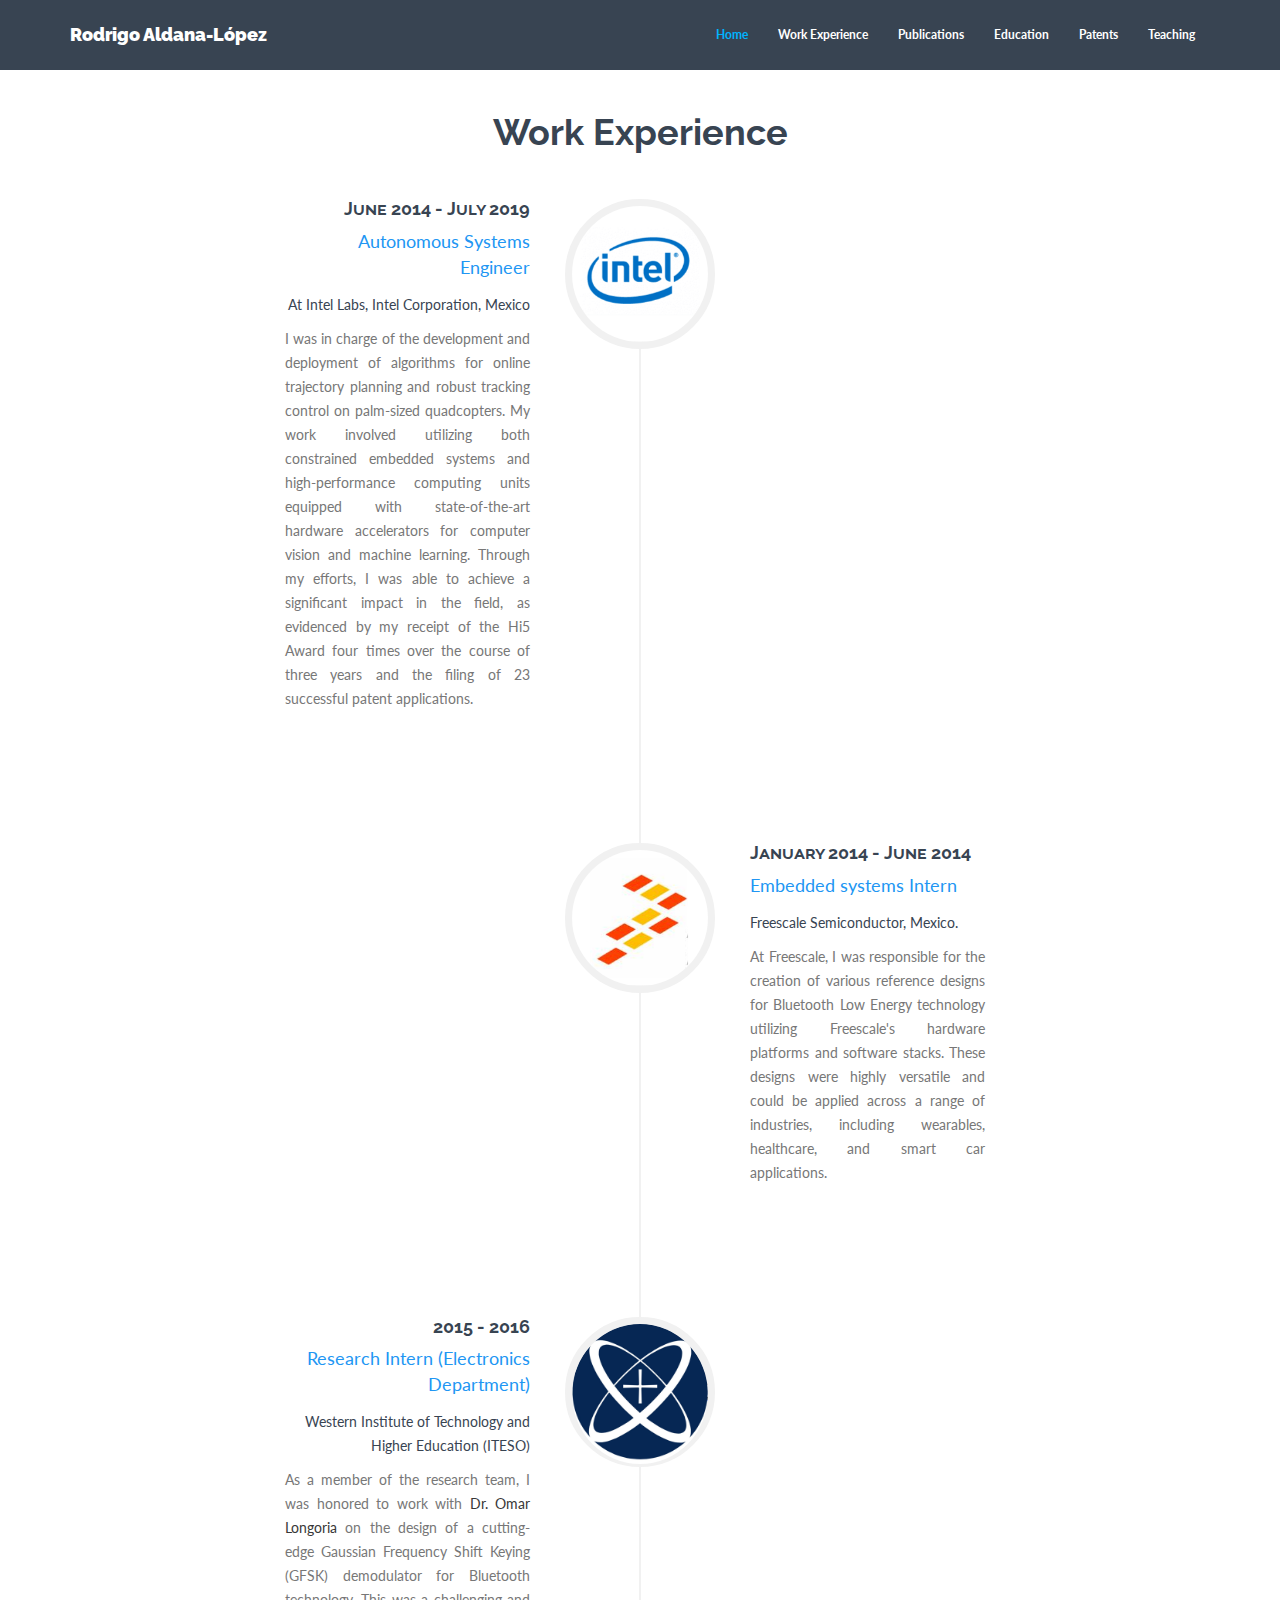
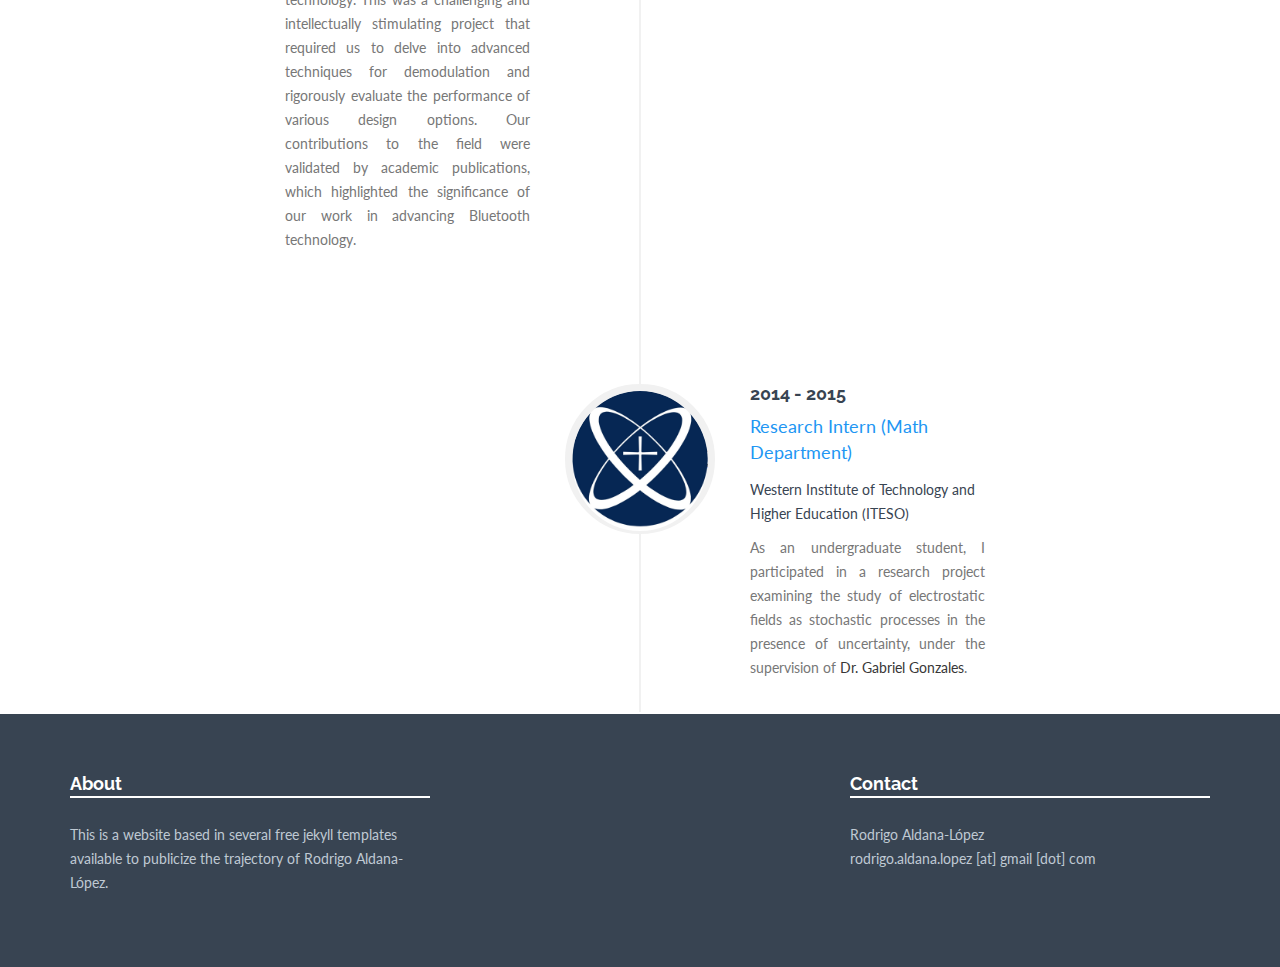
==== commit 35360031: "changed career" ====
--- a/career.html
+++ b/career.html
@@ -64,7 +64,7 @@
                            <p>At Intel Labs, Intel Corporation, Mexico</p>
                            </p>
                            <div class="parent">
-                              <p class="text-muted">
+                              <p class="text-muted" align="justify">
 I was in charge of the development and deployment of algorithms for online trajectory planning and robust tracking control on palm-sized quadcopters. My work involved utilizing both constrained embedded systems and high-performance computing units equipped with state-of-the-art hardware accelerators for computer vision and machine learning. Through my efforts, I was able to achieve a significant impact in the field, as evidenced by my receipt of the Hi5 Award four times over the course of three years and the filing of 23 successful patent applications.
                               </p>
                            </div>
@@ -89,7 +89,7 @@
                            <p>Freescale Semiconductor, Mexico.</p>
                            </p>
                            <div class="parent">
-                              <p class="text-muted">
+                              <p class="text-muted" align="justify">
 At Freescale, I was responsible for the creation of various reference designs for Bluetooth Low Energy technology utilizing Freescale's hardware platforms and software stacks. These designs were highly versatile and could be applied across a range of industries, including wearables, healthcare, and smart car applications. 
                               </p>
                            </div>
@@ -114,7 +114,7 @@
                            <p>Western Institute of Technology and Higher Education (ITESO)</p>
                            </p>
                            <div class="parent">
-                              <p class="text-muted">
+                              <p class="text-muted" align="justify">
                                  As a member of the research team, I was honored to work with <a  class="several" href="https://iteso.mx/web/general/detalle?group_id=3084565">Dr. Omar Longoria</a> on the design of a cutting-edge Gaussian Frequency Shift Keying (GFSK) demodulator for Bluetooth technology. This was a challenging and intellectually stimulating project that required us to delve into advanced techniques for demodulation and rigorously evaluate the performance of various design options. Our contributions to the field were validated by academic publications, which highlighted the significance of our work in advancing Bluetooth technology. 
                               </p>
                            </div>
@@ -139,7 +139,7 @@
                            <p>Western Institute of Technology and Higher Education (ITESO)</p>
                            </p>
                            <div class="parent">
-                              <p class="text-muted">
+                              <p class="text-muted" align="justify">
                                  As an undergraduate student, I participated in a research project examining the study of electrostatic fields as stochastic processes in the presence of uncertainty, under the supervision of  <a  class="several" href="https://scholar.google.es/citations?user=ZgvoFhAAAAAJ&hl=es">Dr. Gabriel Gonzales</a>.
                               </p>
                            </div>
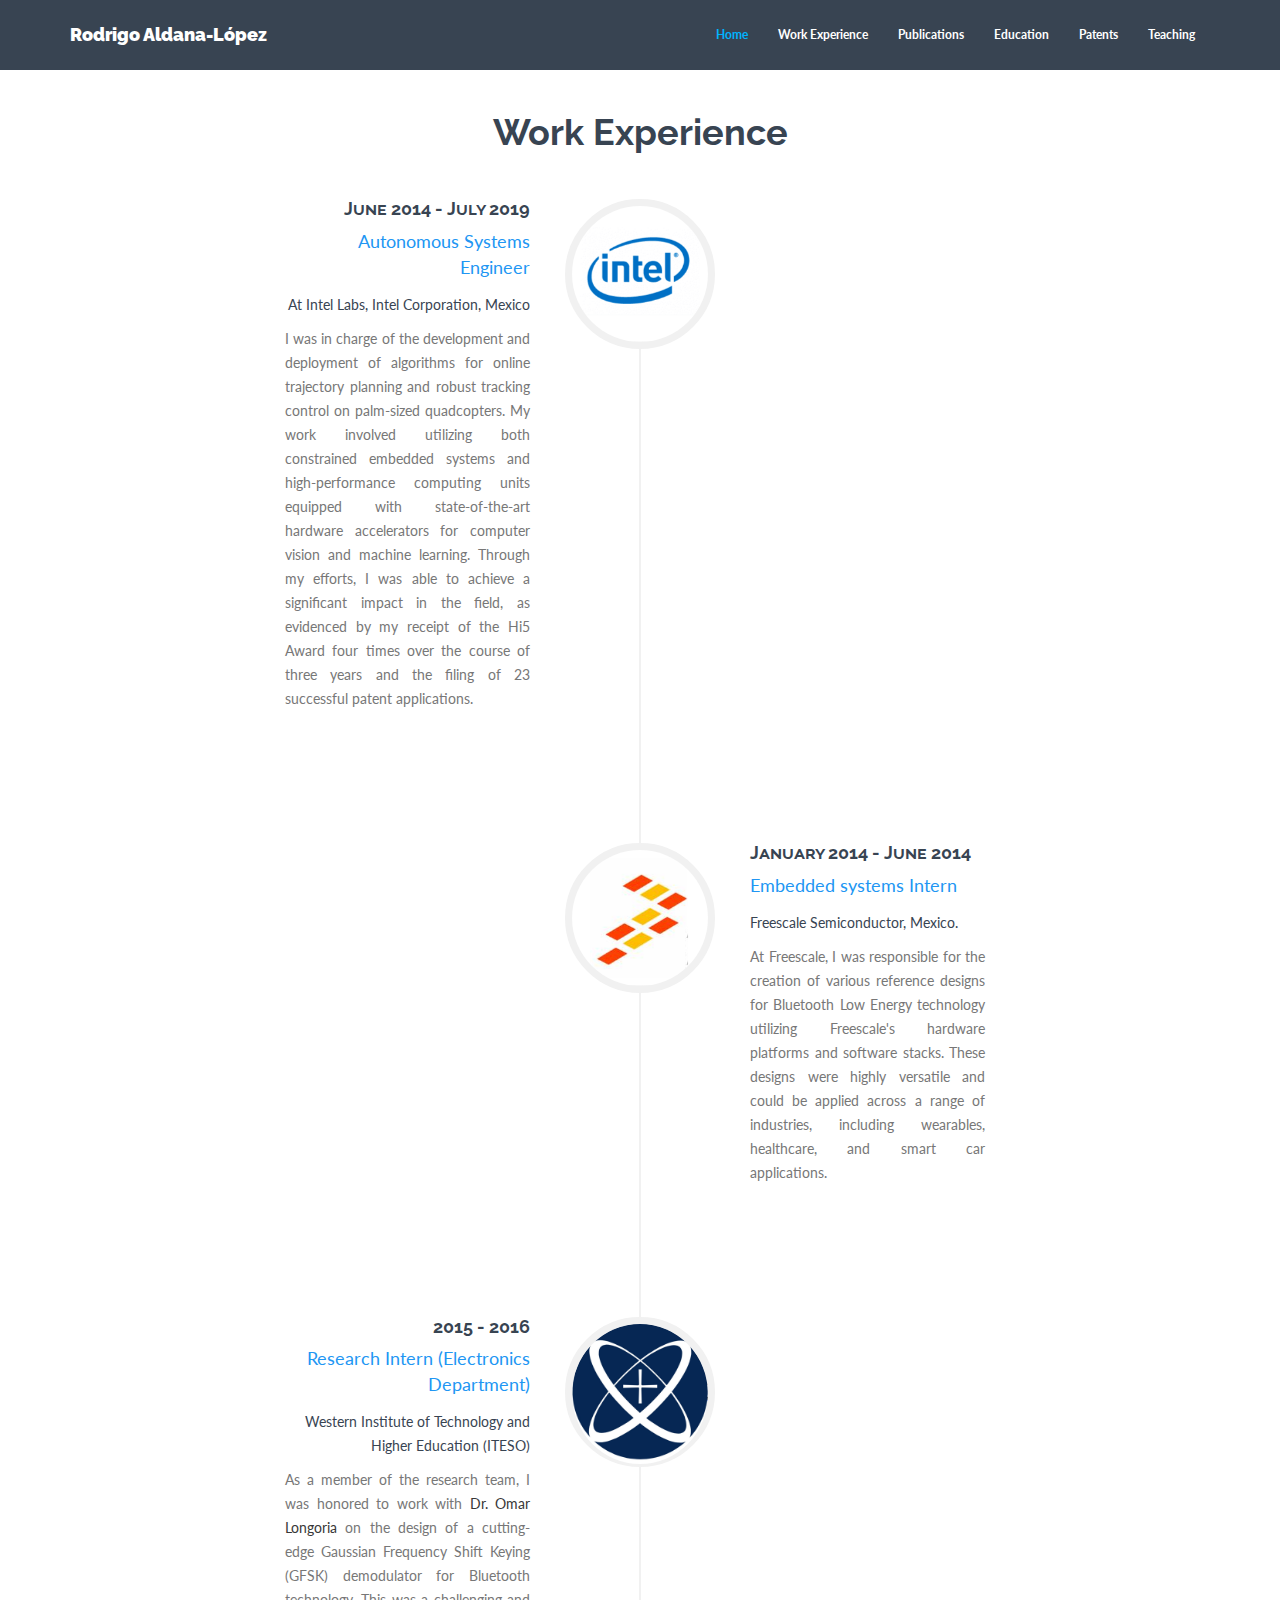
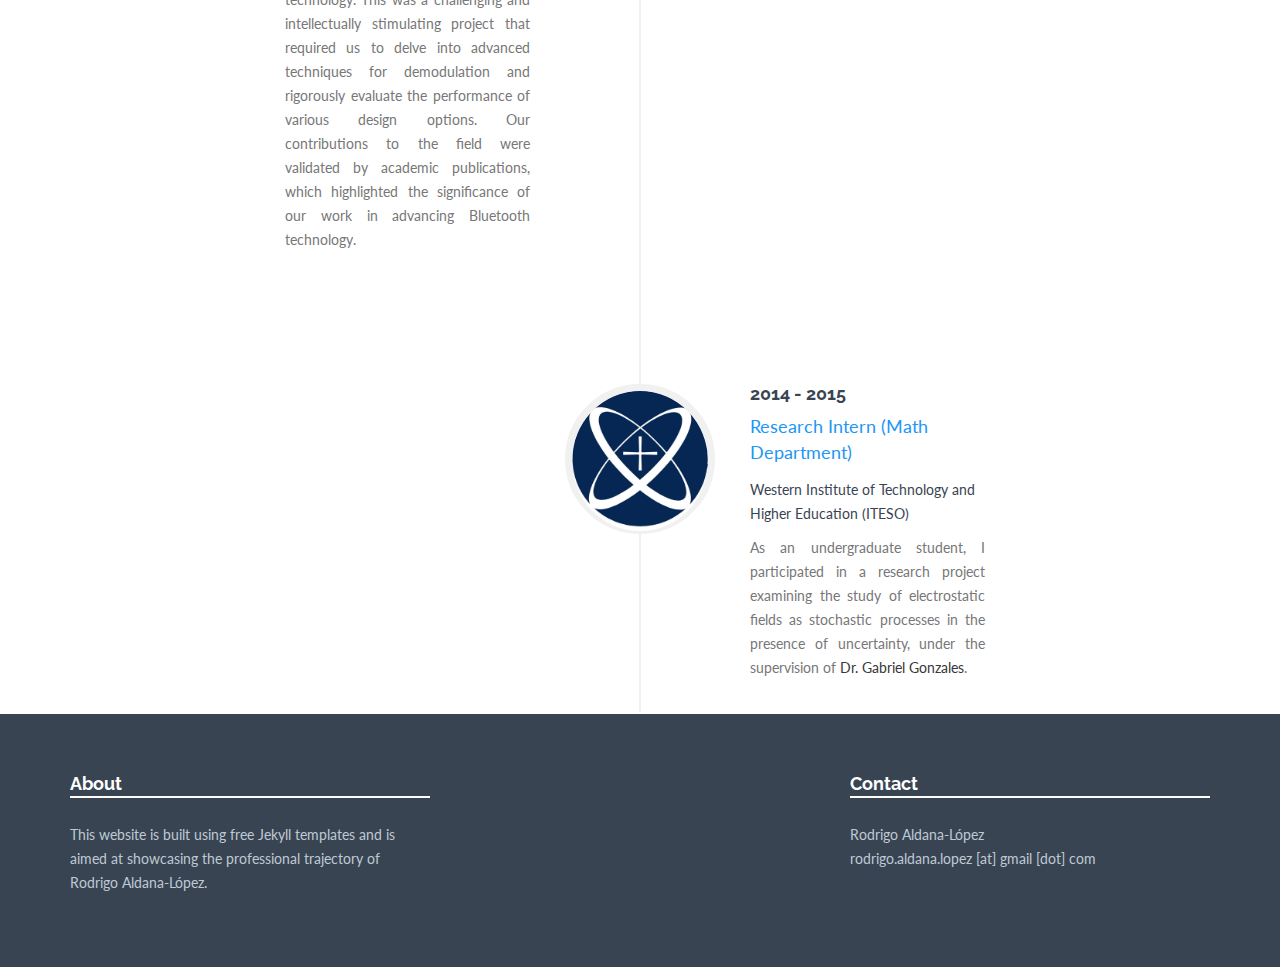
==== commit c00a923a: "changed index" ====
--- a/career.html
+++ b/career.html
@@ -156,7 +156,7 @@
                <div class="col-lg-4">
                   <h4>About</h4>
                   <div class="hline-w"></div>
-                  <p>This is a website based in several free jekyll templates available to publicize the trajectory of Rodrigo Aldana-López.</p>
+                  <p>This website is built using free Jekyll templates and is aimed at showcasing the professional trajectory of Rodrigo Aldana-López.</p>
                </div>
                <div class="col-lg-4">
                </div>
